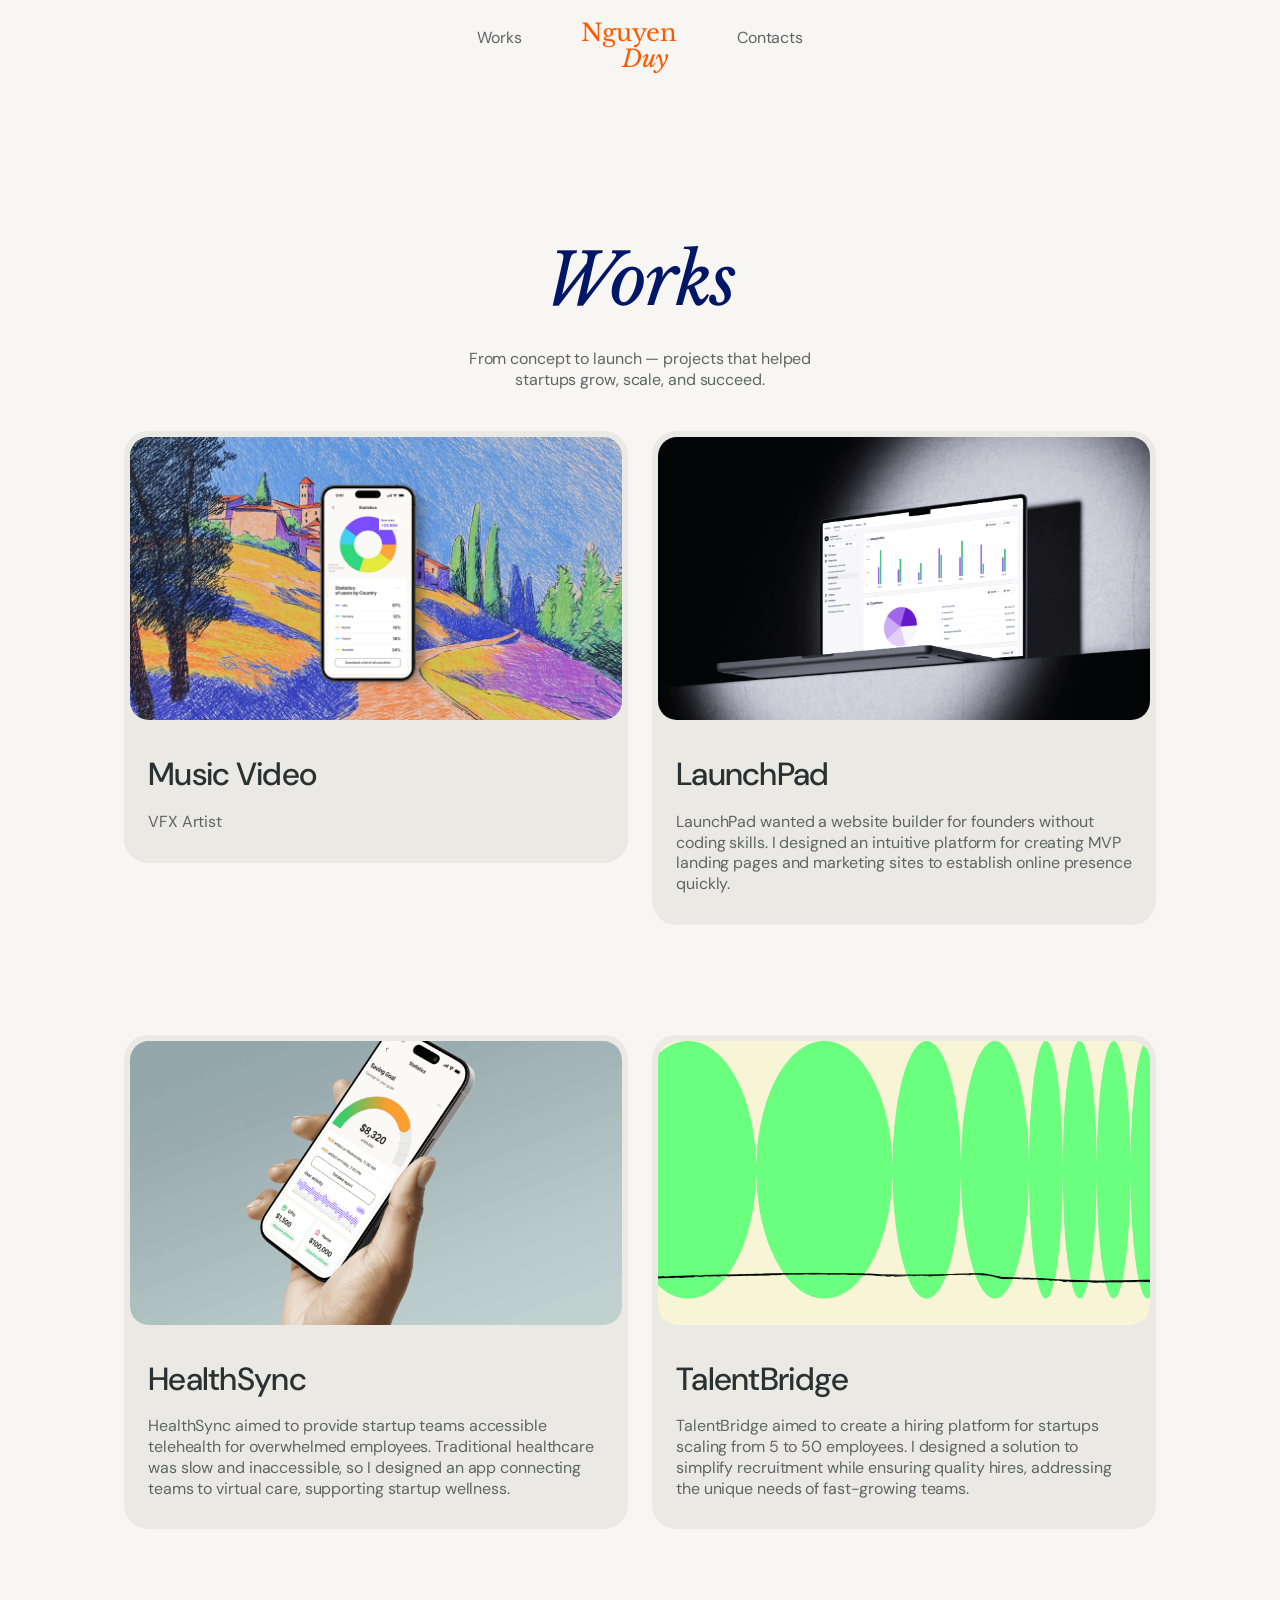
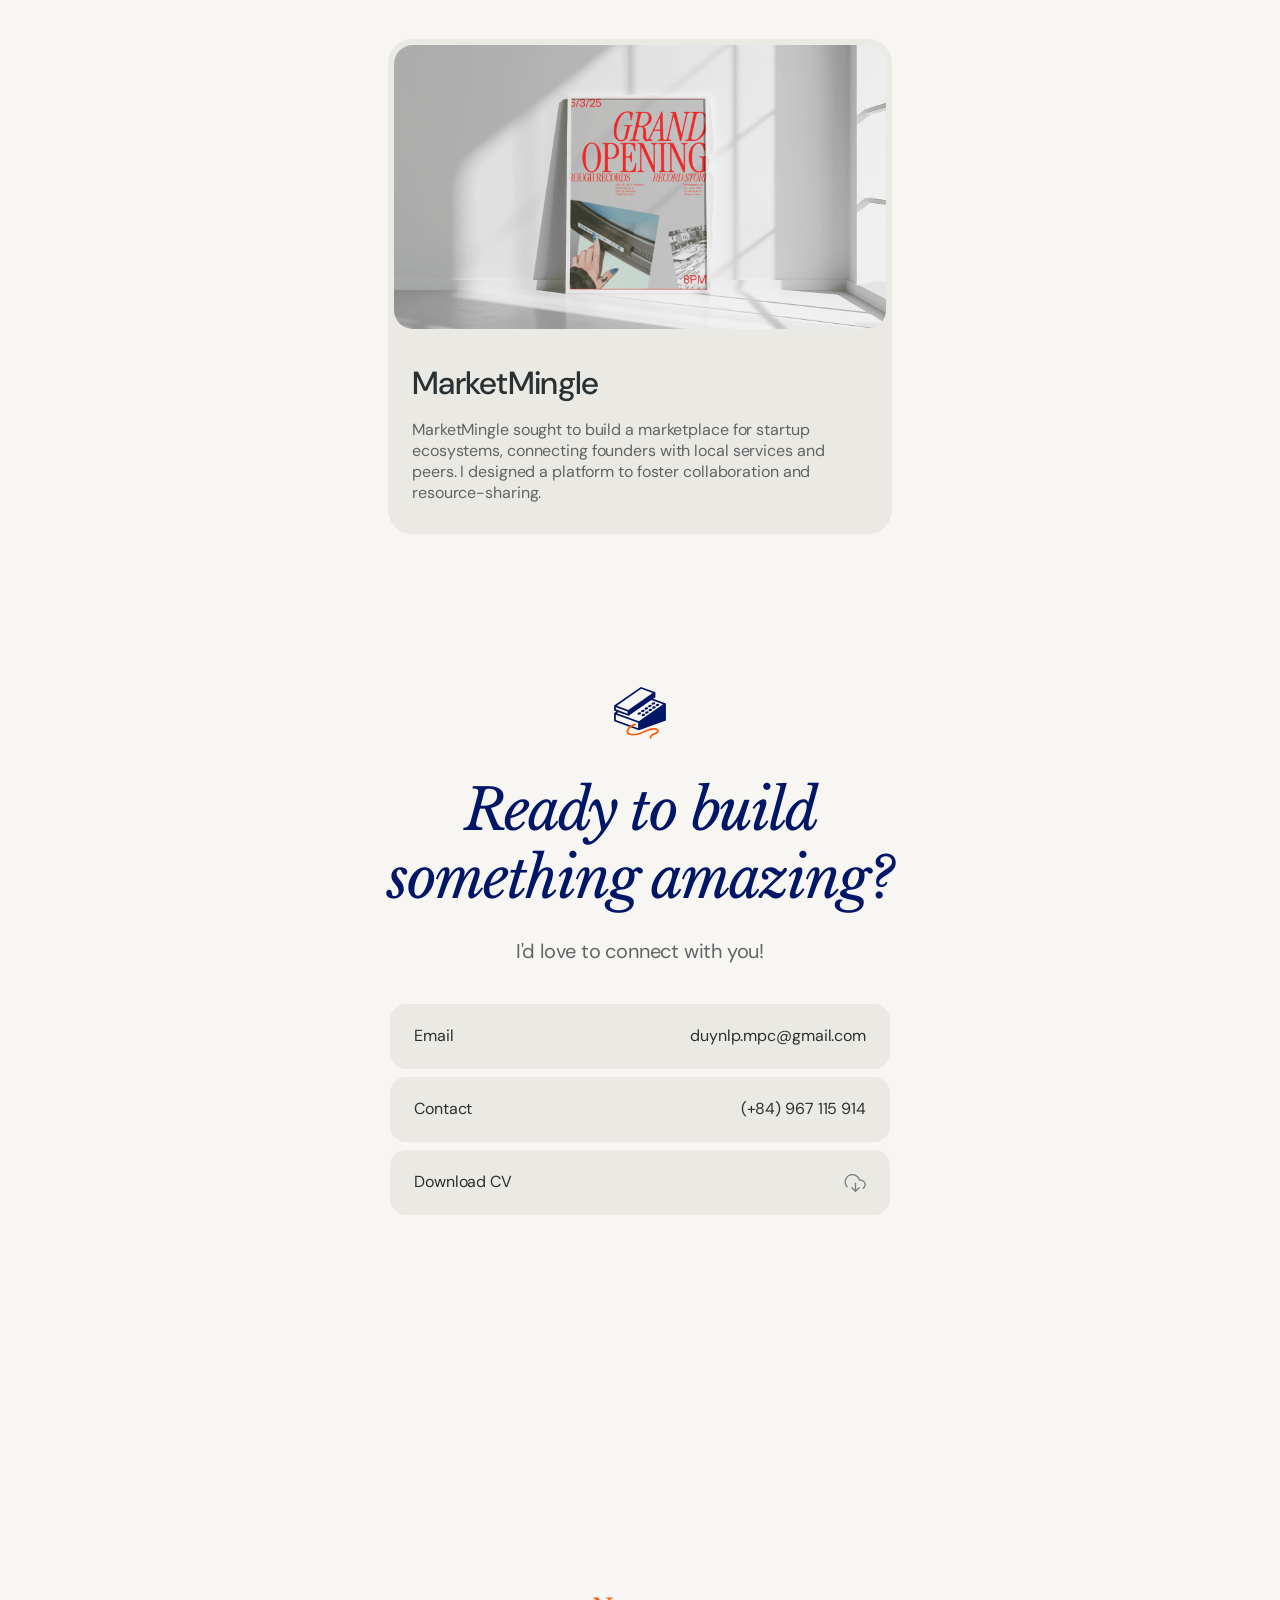
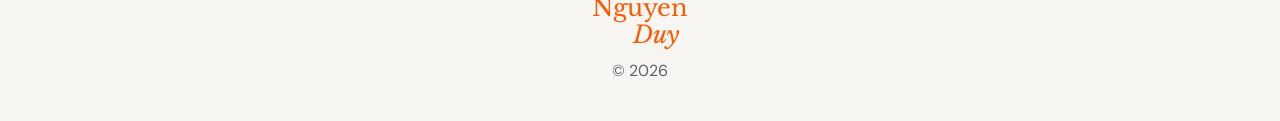
==== works/index.html @ 6b8aec65 "Static clone of nguyenduy.framer.website, deployable on GitHub Pages 7 pages (home, works, 5 case st" ====
<!doctype html>
<html lang="en">
<head>
  <meta charset="utf-8">
  <meta name="viewport" content="width=device-width, initial-scale=1">
  <title>Portfolio</title>
  <meta name="description" content="Nguyen Le Phuoc Duy — Video Editor & VFX Artist. I help creators tell their stories by cutting.">
  <link rel="icon" type="image/png" href="../assets/img/favicon.png">
  <link rel="preconnect" href="https://fonts.googleapis.com">
  <link rel="preconnect" href="https://fonts.gstatic.com" crossorigin>
  <link rel="stylesheet" href="https://fonts.googleapis.com/css2?family=DM+Sans:ital,opsz,wght@0,9..40,400;0,9..40,500;0,9..40,700;1,9..40,400&family=Libre+Baskerville:ital@0;1&display=swap">
  <link rel="stylesheet" href="../assets/css/style.css">
</head>
<body>

  <header class="nav">
    <nav class="nav-inner" aria-label="Main">
      <a class="nav-link" href="../works/">Works</a>
      <a class="logo" href="../" aria-label="Nguyen Duy — home">Nguyen<span class="logo-duy">Duy</span></a>
      <a class="nav-link" href="../#contact-section">Contacts</a>
    </nav>
  </header>

  <main>

    <section class="page-head">
      <h1 class="display display-xl">Works</h1>
      <p class="page-sub">From concept to launch — projects that helped startups grow, scale, and succeed.</p>
    </section>

    <section class="works-grid longform">
      <div class="card-grid">
        <a class="work-card reveal" href="./finflow/">
          <div class="card-media"><img src="../assets/img/case-musicvideo-hero.jpg" alt="Smartphone displaying data analytics, colorful illustration background" loading="lazy"></div>
          <div class="card-body">
            <h3>Music Video</h3>
            <p>VFX Artist</p>
          </div>
        </a>
        <a class="work-card reveal" href="./launchpad/">
          <div class="card-media"><img src="../assets/img/case-launchpad-hero.png" alt="Laptop displaying data graphs and charts. Business analytics concept." loading="lazy"></div>
          <div class="card-body">
            <h3>LaunchPad</h3>
            <p>LaunchPad wanted a website builder for founders without coding skills. I designed an intuitive platform for creating MVP landing pages and marketing sites to establish online presence quickly.</p>
          </div>
        </a>
        <a class="work-card reveal" href="./healthsync/">
          <div class="card-media"><img src="../assets/img/case-healthsync-hero.png" alt="Hand holding phone with saving goal app interface. Financial planning concept." loading="lazy"></div>
          <div class="card-body">
            <h3>HealthSync</h3>
            <p>HealthSync aimed to provide startup teams accessible telehealth for overwhelmed employees. Traditional healthcare was slow and inaccessible, so I designed an app connecting teams to virtual care, supporting startup wellness.</p>
          </div>
        </a>
        <a class="work-card reveal" href="./talentbridge/">
          <div class="card-media"><img src="../assets/img/case-talentbridge-hero.png" alt="Abstract green oval shapes with a black line on beige background" loading="lazy"></div>
          <div class="card-body">
            <h3>TalentBridge</h3>
            <p>TalentBridge aimed to create a hiring platform for startups scaling from 5 to 50 employees. I designed a solution to simplify recruitment while ensuring quality hires, addressing the unique needs of fast-growing teams.</p>
          </div>
        </a>
        <a class="work-card card-centered reveal" href="./marketmingle/">
          <div class="card-media"><img src="../assets/img/case-marketmingle-hero.png" alt="Grand opening poster leaning against a wall, modern design" loading="lazy"></div>
          <div class="card-body">
            <h3>MarketMingle</h3>
            <p>MarketMingle sought to build a marketplace for startup ecosystems, connecting founders with local services and peers. I designed a platform to foster collaboration and resource-sharing.</p>
          </div>
        </a>
      </div>
    </section>

    <!-- ================= Contact ================= -->
    <section class="contact" id="contact-section">
      <div class="section-title reveal">
        <img class="title-icon" src="../assets/img/icon-telephone.svg" alt="" width="72" height="72">
        <h2 class="display display-lg">Ready to build<br>something amazing?</h2>
      </div>
      <p class="contact-sub reveal">I'd love to connect with you!</p>
      <div class="contact-rows reveal">
        <a class="contact-row" href="mailto:duynlp.mpc@gmail.com">
          <span>Email</span>
          <span class="row-value">duynlp.mpc@gmail.com</span>
        </a>
        <a class="contact-row" href="tel:+84967115914">
          <span>Contact</span>
          <span class="row-value">(+84) 967 115 914</span>
        </a>
        <a class="contact-row" href="https://framer.link/CwLLucQ?utm_source=product-demo&amp;utm_medium=button&amp;utm_campaign=contact-section">
          <span>Download CV</span>
          <svg viewBox="0 0 24 24" aria-hidden="true" fill="none" stroke="#767d7e" stroke-width="1.39" stroke-linecap="round" stroke-linejoin="round"><path d="M 8.583 17.106 L 12.526 21.049 L 16.469 17.106"/><path d="M 12.524 12.177 L 12.524 21.048"/><path d="M 20.931 17.832 C 21.788 17.229 22.43 16.369 22.766 15.377 C 23.101 14.384 23.111 13.31 22.794 12.312 C 22.478 11.313 21.851 10.441 21.006 9.823 C 20.16 9.204 19.14 8.871 18.092 8.872 L 16.85 8.872 C 16.554 7.716 15.999 6.643 15.228 5.733 C 14.456 4.823 13.489 4.1 12.398 3.618 C 11.307 3.136 10.12 2.908 8.928 2.951 C 7.736 2.994 6.569 3.307 5.516 3.866 C 4.462 4.425 3.549 5.216 2.845 6.179 C 2.141 7.142 1.665 8.252 1.452 9.425 C 1.24 10.599 1.296 11.806 1.617 12.955 C 1.938 14.103 2.516 15.164 3.306 16.058"/></svg>
        </a>
      </div>
    </section>

  </main>

  <footer class="footer">
    <a class="logo logo-footer" href="../">Nguyen<span class="logo-duy">Duy</span></a>
    <p class="copyright">&copy; 2026</p>
  </footer>

  <script src="../assets/js/main.js"></script>
</body>
</html>
---- assets/css/style.css ----
/* ==========================================================================
   Nguyen Duy — Video Editor & VFX Artist portfolio
   Static clone of nguyenduy.framer.website
   ========================================================================== */

:root {
  --cream: #f8f6f3;
  --ink: #2a3132;
  --navy: #001666;
  --orange: #ff5900;
  --pale-blue: #cadcfc;
  --sand: #ebe9e4;
  --sand-dark: #e0deda;
  --gray: #5f6566;
  --gray-2: #767d7e;
  --serif: "Libre Baskerville", "Georgia", serif;
  --sans: "DM Sans", "Helvetica Neue", Arial, sans-serif;
}

*,
*::before,
*::after {
  box-sizing: border-box;
}

html {
  scroll-behavior: smooth;
}

body {
  margin: 0;
  background: var(--cream);
  color: var(--ink);
  font-family: var(--sans);
  font-size: 16px;
  letter-spacing: -0.1px;
  line-height: 1.3;
  -webkit-font-smoothing: antialiased;
  overflow-x: hidden;
}

img,
video {
  max-width: 100%;
  display: block;
}

a {
  color: inherit;
  text-decoration: none;
}

h1,
h2,
h3,
p,
figure,
ul {
  margin: 0;
  padding: 0;
}

:focus-visible {
  outline: 2px solid var(--orange);
  outline-offset: 3px;
  border-radius: 4px;
}

/* ---- type ---------------------------------------------------------------- */

.display {
  font-family: var(--serif);
  font-style: italic;
  font-weight: 400;
  color: var(--navy);
  letter-spacing: -2px;
  line-height: 1.2;
  text-align: center;
}

.display-xl {
  font-size: clamp(44px, 5.55vw, 80px);
}

.display-lg {
  font-size: clamp(34px, 4.45vw, 64px);
}

/* ---- nav ----------------------------------------------------------------- */

.nav {
  padding: 8px 16px 0;
}

.nav-inner {
  display: flex;
  align-items: flex-start;
  justify-content: center;
  gap: 60px;
}

.nav-link {
  color: var(--gray);
  padding: 20px 0;
  transition: color 0.25s ease;
}

.nav-link:hover {
  color: var(--ink);
}

.logo {
  font-family: var(--serif);
  font-size: 24px;
  line-height: 1.1;
  color: var(--orange);
  text-align: center;
  padding-top: 12px;
}

.logo .logo-duy {
  display: block;
  font-style: italic;
  transform: translateX(16px);
}

.logo-footer {
  display: inline-block;
  padding-top: 0;
}

/* ---- buttons ------------------------------------------------------------- */

.btn {
  display: inline-flex;
  align-items: center;
  gap: 8px;
  background: var(--orange);
  color: var(--cream);
  font-weight: 500;
  line-height: 1.5;
  padding: 12px 26px;
  border-radius: 99px;
  transition: transform 0.3s cubic-bezier(0.3, 1.4, 0.5, 1), background 0.3s ease;
}

.btn:hover {
  transform: scale(1.05);
  background: #ed5200;
}

.btn svg {
  width: 14px;
  height: 14px;
}

/* ---- section titles (icon + heading) ------------------------------------- */

.section-title {
  display: flex;
  flex-direction: column;
  align-items: center;
  gap: 20px;
  text-align: center;
}

.section-title .title-icon {
  width: 72px;
  height: 72px;
}

.hero-icon,
.title-icon {
  height: auto;
}

/* ==========================================================================
   Hero
   ========================================================================== */

.hero {
  position: relative;
  min-height: 737px;
  display: flex;
  align-items: flex-start;
  justify-content: center;
  padding: 145px 16px 60px;
}

.hero-center {
  display: flex;
  flex-direction: column;
  align-items: center;
  text-align: center;
  position: relative;
  z-index: 2;
}

.arc-text {
  width: min(560px, 86vw);
  margin-bottom: 16px;
  color: var(--ink);
}

.arc-text text {
  font-family: var(--sans);
  fill: var(--ink);
}

.hero-sub {
  margin-top: 26px;
  font-size: 18px;
  color: var(--gray);
}

.hero .btn {
  margin-top: 34px;
}

.hero-icon {
  position: absolute;
  z-index: 1;
  filter: drop-shadow(0 18px 30px rgba(42, 49, 50, 0.18));
}

.icon-pr {
  width: clamp(90px, 19.7vw, 284px);
  left: 10.4%;
  top: 15px;
  transform: rotate(-16deg);
}

.icon-ae {
  width: clamp(80px, 17.2vw, 248px);
  right: 12.2%;
  top: 34px;
  transform: rotate(14deg);
}

.icon-cc {
  width: clamp(60px, 12.8vw, 185px);
  left: 24.2%;
  top: 493px;
  transform: rotate(-21deg);
}

.icon-ps {
  width: clamp(55px, 9.5vw, 137px);
  right: 26.6%;
  top: 503px;
  transform: rotate(14deg);
}

/* gentle idle float */
@keyframes float {
  0%,
  100% {
    translate: 0 0;
  }
  50% {
    translate: 0 -14px;
  }
}

.hero-icon {
  animation: float 7s ease-in-out infinite;
}

.icon-ae {
  animation-delay: -2s;
}

.icon-cc {
  animation-delay: -3.5s;
}

.icon-ps {
  animation-delay: -5s;
}

/* ==========================================================================
   Short-form marquee
   ========================================================================== */

.shortform {
  padding: 8px 0 0;
}

.shortform .section-title {
  margin-bottom: 32px;
}

.marquee {
  overflow: hidden;
  padding: 6px 0;
}

.marquee-track {
  display: flex;
  width: max-content;
  animation: marquee 45s linear infinite;
}

@keyframes marquee {
  from {
    transform: translateX(0);
  }
  to {
    transform: translateX(-50%);
  }
}

.marquee-group {
  display: flex;
  gap: 12px;
  padding-right: 12px;
}

.marquee img,
.marquee video {
  height: clamp(280px, 25.2vw, 363px);
  width: auto;
  border-radius: 8px;
  object-fit: cover;
  flex: none;
}

/* ==========================================================================
   Long-form cards (shared with Works page)
   ========================================================================== */

.longform {
  padding: 165px 16px 0;
}

.longform .section-title {
  margin-bottom: 28px;
}

.card-grid {
  max-width: 1032px;
  margin: 0 auto;
  display: grid;
  grid-template-columns: repeat(2, 1fr);
  gap: 24px;
  align-items: start;
}

.work-card {
  background: var(--sand);
  border-radius: 24px;
  padding: 6px;
  display: block;
}

.work-card .card-media {
  border-radius: 19px;
  overflow: hidden;
  aspect-ratio: 1.735;
}

.work-card .card-media img {
  width: 100%;
  height: 100%;
  object-fit: cover;
  transition: transform 0.6s cubic-bezier(0.2, 0.8, 0.2, 1);
}

.work-card:hover .card-media img {
  transform: scale(1.045);
}

.work-card .card-body {
  padding: 34px 18px 24px;
}

.work-card h3 {
  font-family: var(--sans);
  font-size: clamp(26px, 2.5vw, 36px);
  font-weight: 500;
  letter-spacing: -0.72px;
  line-height: 1.3;
  color: var(--ink);
}

.work-card p {
  margin-top: 16px;
  color: var(--gray);
}

.work-card.card-centered {
  grid-column: 1 / -1;
  width: calc(50% - 12px);
  margin: 0 auto;
}

/* ==========================================================================
   Skills — pill cloud
   ========================================================================== */

.skills {
  position: relative;
  padding: 480px 16px 310px;
}

.skills .grid-floor {
  position: absolute;
  left: 50%;
  bottom: -40px;
  transform: translateX(-50%);
  width: min(1440px, 140vw);
  pointer-events: none;
}

.skills .section-title {
  position: relative;
  z-index: 1;
}

.pill-cloud {
  position: absolute;
  inset: 0;
  list-style: none;
  z-index: 2;
  pointer-events: none;
}

.pill {
  position: absolute;
  display: inline-block;
  background: var(--pale-blue);
  color: var(--navy);
  font-weight: 500;
  padding: 11px 22px;
  border-radius: 99px;
  white-space: nowrap;
  animation: float 6s ease-in-out infinite;
}

/* scattered placement, % of section box (from the original's coordinates) */
.pill-1  { left: 47.8%; top: 30%;   rotate: -8deg;  animation-delay: -1s; }   /* Music Video */
.pill-2  { left: 67%;   top: 36%;   rotate: -6deg;  animation-delay: -4s; }   /* VFX */
.pill-3  { left: 79.6%; top: 53.4%; rotate: -5deg;  animation-delay: -2.5s; } /* Motion Graphics */
.pill-4  { left: 21.9%; top: 54.4%; rotate: 7deg;   animation-delay: -5.5s; } /* Sound Design */
.pill-5  { left: 24.2%; top: 74.7%; rotate: -6deg;  animation-delay: -3s; }   /* AMV/Montage */
.pill-6  { left: 79.4%; top: 72.1%; rotate: -7deg;  animation-delay: -0.5s; } /* Short-form */
.pill-7  { left: 66.5%; top: 84%;   rotate: -8deg;  animation-delay: -2s; }   /* Long-form */
.pill-8  { left: 42.6%; top: 86%;   rotate: -4deg;  animation-delay: -4.5s; } /* Video Editing */

/* ==========================================================================
   Behind the canvas — dark panel
   ========================================================================== */

.canvas-wrap {
  padding: 60px 16px;
}

.canvas-panel {
  position: relative;
  max-width: 1288px;
  margin: 0 auto;
  background: var(--ink);
  border-radius: 32px;
  padding: 90px 24px 0;
  min-height: 806px;
  overflow: hidden;
  display: flex;
  flex-direction: column;
  align-items: center;
  text-align: center;
}

.canvas-panel .grid-floor {
  position: absolute;
  left: 50%;
  bottom: -30px;
  transform: translateX(-50%);
  width: min(1450px, 160vw);
  opacity: 0.55;
  pointer-events: none;
}

.canvas-panel h2 {
  color: var(--pale-blue);
}

.canvas-panel .canvas-copy {
  margin-top: 24px;
  max-width: 500px;
  color: var(--sand);
}

.canvas-panel .btn {
  margin-top: 30px;
}

.tilt-row {
  position: relative;
  z-index: 1;
  display: flex;
  justify-content: center;
  align-items: flex-start;
  gap: clamp(32px, 7vw, 102px);
  margin-top: 36px;
  padding-bottom: 96px;
}

.tilt {
  position: relative;
  width: clamp(110px, 12.1vw, 174px);
  transition: transform 0.45s cubic-bezier(0.3, 1.3, 0.4, 1);
}

.tilt img {
  border-radius: 16px;
  width: 100%;
  aspect-ratio: 3 / 4;
  object-fit: cover;
}

.tilt-1 {
  transform: rotate(-8deg);
}

.tilt-2 {
  transform: rotate(2.5deg) translateY(6px);
}

.tilt-3 {
  transform: rotate(6deg);
}

.tilt:hover {
  transform: rotate(0deg) scale(1.06);
  z-index: 3;
}

.tilt figcaption {
  position: absolute;
  left: 50%;
  top: -46px;
  transform: translate(-50%, 8px);
  background: rgba(118, 125, 126, 0.92);
  color: var(--cream);
  padding: 7px 15px;
  border-radius: 99px;
  white-space: nowrap;
  opacity: 0;
  transition: opacity 0.3s ease, transform 0.3s ease;
  pointer-events: none;
}

.tilt figcaption::after {
  content: "";
  position: absolute;
  left: 50%;
  bottom: -3px;
  width: 9px;
  height: 9px;
  background: rgba(118, 125, 126, 0.92);
  transform: translateX(-50%) rotate(45deg);
}

.tilt:hover figcaption {
  opacity: 1;
  transform: translate(-50%, 0);
}

/* ==========================================================================
   Contact
   ========================================================================== */

.contact {
  padding: 110px 16px 60px;
}

.contact-sub {
  margin-top: 26px;
  text-align: center;
  font-size: 20px;
  letter-spacing: -0.2px;
  color: var(--gray);
}

.contact-rows {
  margin: 40px auto 0;
  max-width: 500px;
  display: flex;
  flex-direction: column;
  gap: 8px;
}

.contact-row {
  display: flex;
  align-items: center;
  justify-content: space-between;
  gap: 16px;
  background: var(--sand);
  border-radius: 16px;
  min-height: 65px;
  padding: 10px 24px;
  transition: background 0.25s ease;
}

.contact-row:hover {
  background: var(--sand-dark);
}

.contact-row .row-value {
  text-align: right;
}

.contact-row svg {
  width: 22px;
  height: 22px;
  flex: none;
}

/* ==========================================================================
   Footer
   ========================================================================== */

.footer {
  padding: 320px 16px 40px;
  text-align: center;
}

.footer .copyright {
  margin-top: 12px;
  color: var(--gray);
}

/* ==========================================================================
   Works index page
   ========================================================================== */

.page-head {
  padding: 165px 16px 0;
}

.page-head .page-sub {
  margin-top: 26px;
  text-align: center;
  color: var(--gray);
  max-width: 400px;
  margin-inline: auto;
}

.works-grid {
  padding: 40px 16px 40px;
}

.works-grid .card-grid {
  row-gap: 110px;
}

/* ==========================================================================
   Case study pages
   ========================================================================== */

.case-head {
  padding: 165px 16px 0;
  display: flex;
  flex-direction: column;
  align-items: center;
  text-align: center;
}

.case-head h1 {
  color: var(--ink);
}

.case-head .case-sub {
  margin-top: 26px;
  color: var(--gray);
  max-width: 640px;
}

.case-tag {
  display: inline-block;
  margin-top: 26px;
  background: var(--ink);
  color: var(--cream);
  font-weight: 500;
  line-height: 1.5;
  padding: 8px 16px;
  border-radius: 99px;
}

.case-hero {
  padding: 85px 16px 0;
}

.case-hero img {
  display: block;
  max-width: 1288px;
  width: 100%;
  margin: 0 auto;
  border-radius: 16px;
  aspect-ratio: 1288 / 737;
  object-fit: cover;
}

.case-body {
  max-width: 872px;
  margin: 0 auto;
  padding: 100px 16px 0;
}

.case-body h2 {
  font-family: var(--sans);
  font-size: clamp(28px, 2.5vw, 36px);
  font-weight: 500;
  letter-spacing: -0.72px;
  line-height: 1.3;
  color: var(--ink);
  margin-bottom: 16px;
}

.case-body .case-solution-title {
  margin-top: 90px;
}

.case-meta p {
  margin: 0;
}

.case-intro {
  margin: 16px 0 40px;
}

.case-body figure + figure {
  margin-top: 24px;
}

.case-body figure img {
  width: 100%;
  border-radius: 16px;
}

.case-nav {
  max-width: 1232px;
  margin: 110px auto 0;
  padding: 40px 16px 0;
  border-top: 1px solid var(--sand-dark);
  display: flex;
  justify-content: space-between;
  gap: 24px;
}

.case-nav a {
  font-size: clamp(22px, 2.5vw, 36px);
  font-weight: 500;
  letter-spacing: -0.72px;
  color: var(--gray);
  transition: color 0.25s ease;
}

.case-nav a:hover {
  color: var(--ink);
}

.case-nav .case-next {
  margin-left: auto;
}

/* ==========================================================================
   Reveal-on-scroll
   ========================================================================== */

.reveal {
  opacity: 0;
  transform: translateY(26px);
  transition: opacity 0.9s cubic-bezier(0.2, 0.7, 0.3, 1), transform 0.9s cubic-bezier(0.2, 0.7, 0.3, 1);
}

.reveal.in {
  opacity: 1;
  transform: none;
}

/* hero entrance */
.hero .arc-text,
.hero h1,
.hero .hero-sub,
.hero .btn,
.hero-icon {
  opacity: 0;
}

body.loaded .hero .arc-text,
body.loaded .hero h1,
body.loaded .hero .hero-sub,
body.loaded .hero .btn {
  animation: rise 1s cubic-bezier(0.2, 0.7, 0.3, 1) forwards;
}

body.loaded .hero h1 {
  animation-delay: 0.1s;
}

body.loaded .hero .hero-sub {
  animation-delay: 0.25s;
}

body.loaded .hero .btn {
  animation-delay: 0.4s;
}

body.loaded .hero-icon {
  opacity: 0;
  animation: pop 0.9s cubic-bezier(0.3, 1.4, 0.4, 1) forwards, float 7s ease-in-out 0.9s infinite;
}

body.loaded .icon-ae {
  animation-delay: 0.15s, 1.05s;
}

body.loaded .icon-cc {
  animation-delay: 0.3s, 1.2s;
}

body.loaded .icon-ps {
  animation-delay: 0.45s, 1.35s;
}

@keyframes rise {
  from {
    opacity: 0;
    transform: translateY(30px);
  }
  to {
    opacity: 1;
    transform: none;
  }
}

@keyframes pop {
  from {
    opacity: 0;
    scale: 0.4;
  }
  to {
    opacity: 1;
    scale: 1;
  }
}

/* no-js and reduced motion: everything visible, nothing moves */
@media (prefers-reduced-motion: reduce) {
  html {
    scroll-behavior: auto;
  }

  .hero .arc-text,
  .hero h1,
  .hero .hero-sub,
  .hero .btn,
  .hero-icon,
  .reveal {
    opacity: 1 !important;
    transform: none !important;
    animation: none !important;
    transition: none !important;
  }

  .marquee-track {
    animation: none;
  }
}

body:not(.js) .hero .arc-text,
body:not(.js) .hero h1,
body:not(.js) .hero .hero-sub,
body:not(.js) .hero .btn,
body:not(.js) .hero-icon,
body:not(.js) .reveal {
  opacity: 1;
  transform: none;
}

/* ==========================================================================
   Responsive
   ========================================================================== */

@media (max-width: 880px) {
  .card-grid {
    grid-template-columns: 1fr;
    max-width: 480px;
  }

  .work-card.card-centered {
    width: 100%;
  }

  .work-card p {
    display: -webkit-box;
    -webkit-line-clamp: 4;
    -webkit-box-orient: vertical;
    overflow: hidden;
  }

  .hero {
    min-height: 550px;
    padding-top: 110px;
  }

  .icon-pr {
    left: -5%;
    top: 130px;
  }

  .icon-ae {
    right: -5%;
    top: 140px;
  }

  .icon-cc {
    left: 2%;
    top: 445px;
  }

  .icon-ps {
    right: 2%;
    top: 425px;
  }

  .skills {
    padding: 90px 16px 40px;
  }

  .marquee img,
  .marquee video {
    height: min(118vw, 460px);
  }

  .work-card .card-media {
    aspect-ratio: 1.15;
  }

  .shortform {
    padding-top: 40px;
  }

  .longform {
    padding-top: 90px;
  }

  .footer {
    padding-top: 140px;
  }

  .pill-cloud {
    position: static;
    display: flex;
    flex-direction: column;
    align-items: center;
    gap: 26px;
    margin-top: 56px;
  }

  .pill {
    position: static;
    animation: none;
  }

  .pill-1 { rotate: -8deg; }
  .pill-2 { rotate: 6deg; }
  .pill-3 { rotate: -6deg; }
  .pill-4 { rotate: 5deg; }
  .pill-5 { rotate: -5deg; }
  .pill-6 { rotate: 6deg; }
  .pill-7 { rotate: -7deg; }
  .pill-8 { rotate: 4deg; }

  .canvas-panel {
    min-height: 0;
    padding-top: 64px;
  }

  .tilt-row {
    margin-top: 48px;
    padding-bottom: 64px;
    gap: 16px;
  }

  .tilt {
    width: clamp(96px, 27vw, 160px);
  }

  .footer {
    padding-top: 140px;
  }

  .case-nav {
    margin-top: 70px;
  }
}

@media (max-width: 560px) {
  .nav-inner {
    gap: 32px;
  }

  .contact-row {
    min-height: 56px;
    padding: 8px 18px;
  }

  .display-xl {
    font-size: clamp(38px, 11vw, 44px);
    letter-spacing: -1.2px;
  }

  .display-lg {
    font-size: clamp(30px, 8.7vw, 34px);
    letter-spacing: -1px;
  }
}
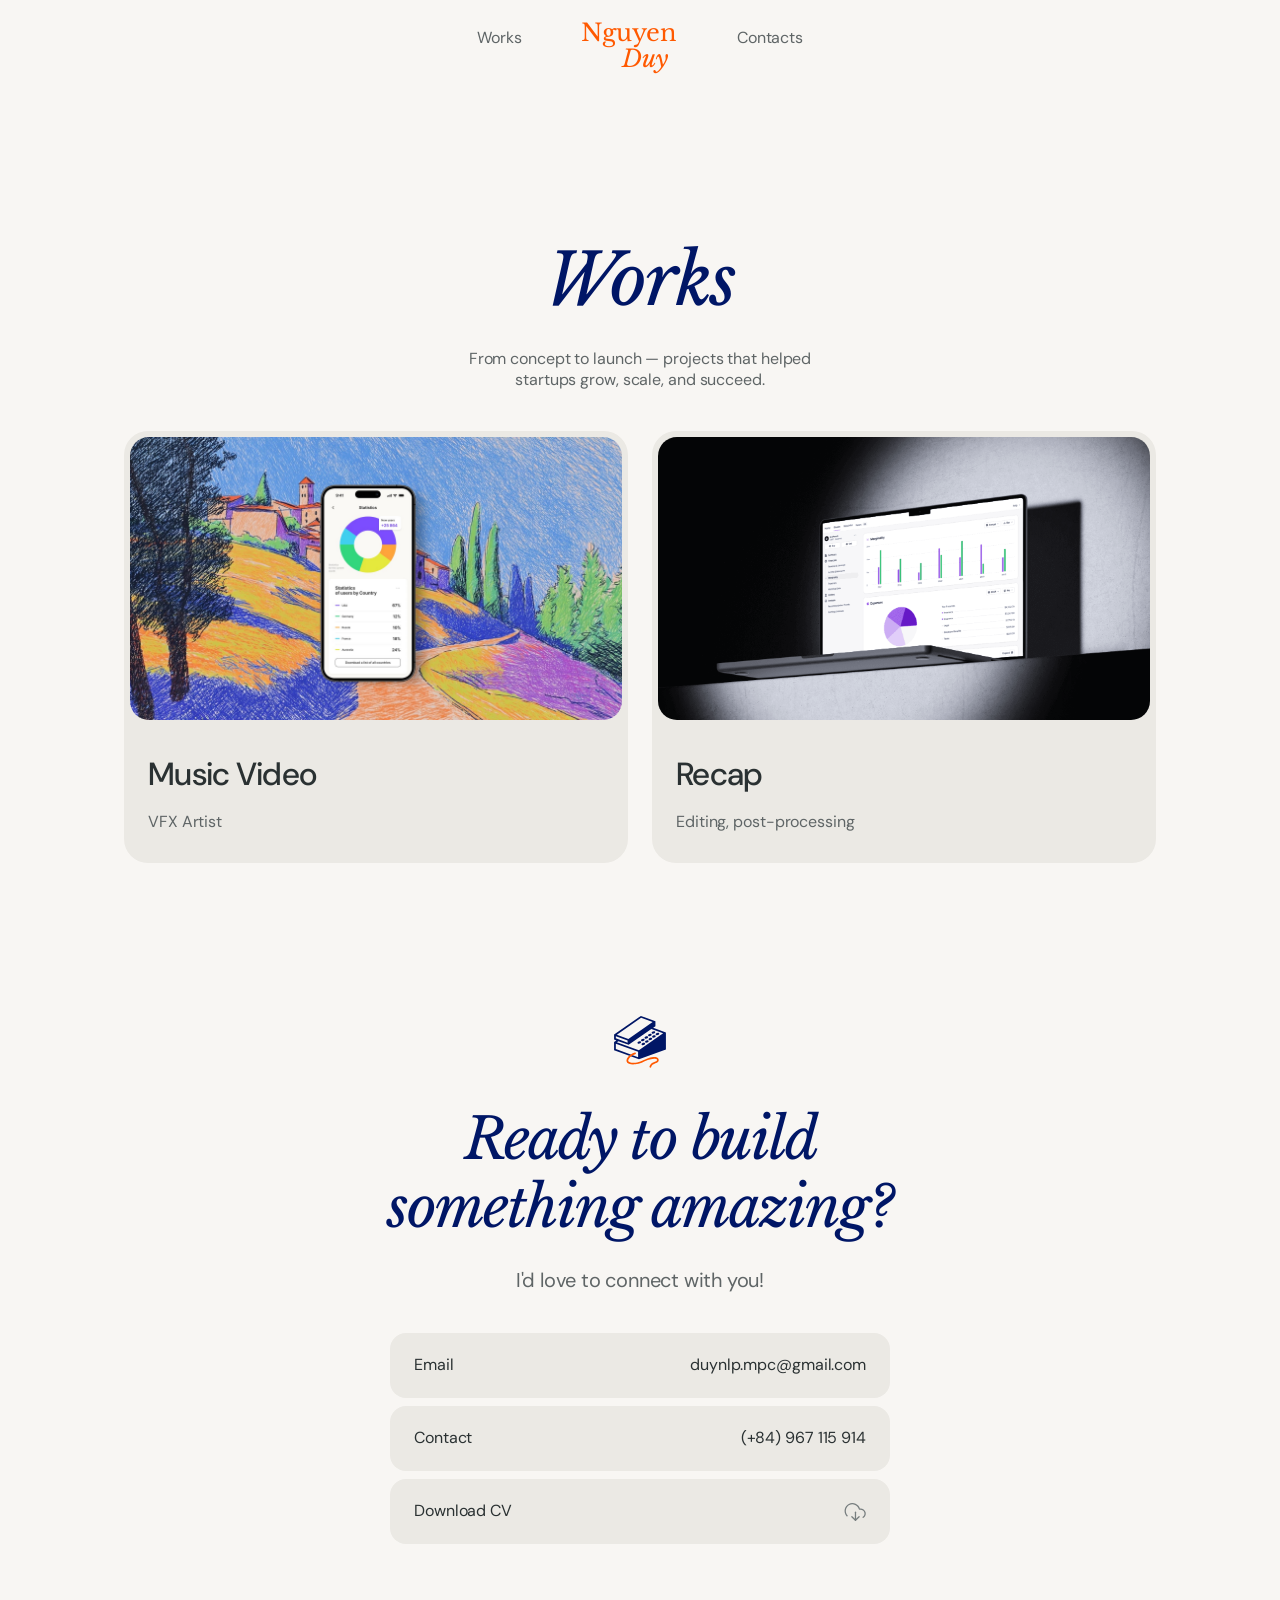
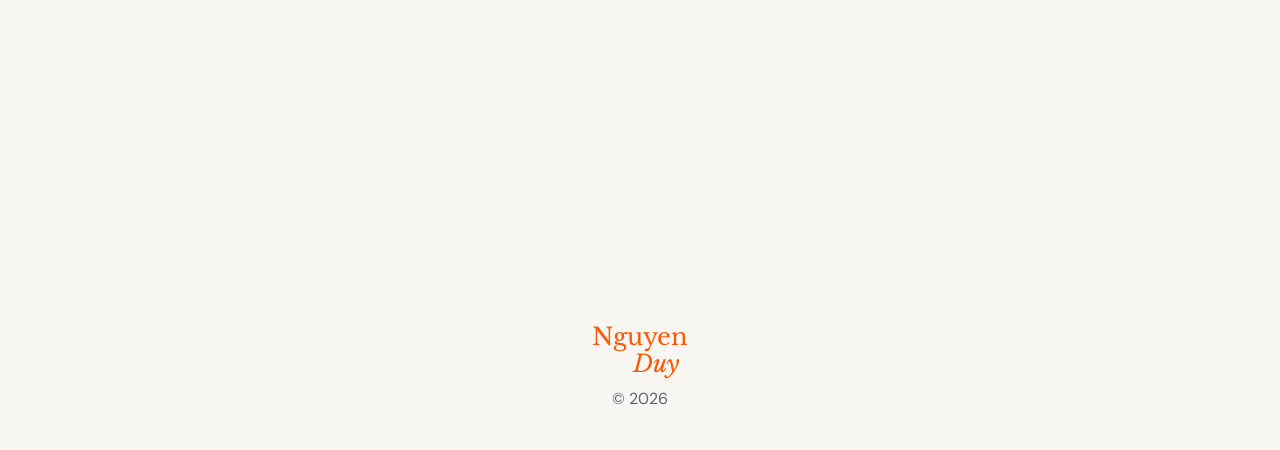
==== commit a4bf5938: "Works: two real project cards; Instagram link - Works page and home Long-form now show 2 cards linki" ====
--- a/works/index.html
+++ b/works/index.html
@@ -30,39 +30,18 @@
 
     <section class="works-grid longform">
       <div class="card-grid">
-        <a class="work-card reveal" href="./finflow/">
+        <a class="work-card reveal" href="https://youtu.be/VajkRdNxu5w?si=tv6XZrsNG-hBMuq6" target="_blank" rel="noopener">
           <div class="card-media"><img src="../assets/img/case-musicvideo-hero.jpg" alt="Smartphone displaying data analytics, colorful illustration background" loading="lazy"></div>
           <div class="card-body">
-            <h3>Music Video</h3>
+            <h2>Music Video</h2>
             <p>VFX Artist</p>
           </div>
         </a>
-        <a class="work-card reveal" href="./launchpad/">
+        <a class="work-card reveal" href="https://www.facebook.com/share/v/1ETrkg5BkK/" target="_blank" rel="noopener">
           <div class="card-media"><img src="../assets/img/case-launchpad-hero.png" alt="Laptop displaying data graphs and charts. Business analytics concept." loading="lazy"></div>
           <div class="card-body">
-            <h3>LaunchPad</h3>
-            <p>LaunchPad wanted a website builder for founders without coding skills. I designed an intuitive platform for creating MVP landing pages and marketing sites to establish online presence quickly.</p>
-          </div>
-        </a>
-        <a class="work-card reveal" href="./healthsync/">
-          <div class="card-media"><img src="../assets/img/case-healthsync-hero.png" alt="Hand holding phone with saving goal app interface. Financial planning concept." loading="lazy"></div>
-          <div class="card-body">
-            <h3>HealthSync</h3>
-            <p>HealthSync aimed to provide startup teams accessible telehealth for overwhelmed employees. Traditional healthcare was slow and inaccessible, so I designed an app connecting teams to virtual care, supporting startup wellness.</p>
-          </div>
-        </a>
-        <a class="work-card reveal" href="./talentbridge/">
-          <div class="card-media"><img src="../assets/img/case-talentbridge-hero.png" alt="Abstract green oval shapes with a black line on beige background" loading="lazy"></div>
-          <div class="card-body">
-            <h3>TalentBridge</h3>
-            <p>TalentBridge aimed to create a hiring platform for startups scaling from 5 to 50 employees. I designed a solution to simplify recruitment while ensuring quality hires, addressing the unique needs of fast-growing teams.</p>
-          </div>
-        </a>
-        <a class="work-card card-centered reveal" href="./marketmingle/">
-          <div class="card-media"><img src="../assets/img/case-marketmingle-hero.png" alt="Grand opening poster leaning against a wall, modern design" loading="lazy"></div>
-          <div class="card-body">
-            <h3>MarketMingle</h3>
-            <p>MarketMingle sought to build a marketplace for startup ecosystems, connecting founders with local services and peers. I designed a platform to foster collaboration and resource-sharing.</p>
+            <h2>Recap</h2>
+            <p>Editing, post-processing</p>
           </div>
         </a>
       </div>
@@ -84,7 +63,7 @@
           <span>Contact</span>
           <span class="row-value">(+84) 967 115 914</span>
         </a>
-        <a class="contact-row" href="https://framer.link/CwLLucQ?utm_source=product-demo&amp;utm_medium=button&amp;utm_campaign=contact-section">
+        <a class="contact-row" href="../Resume___Duy.pdf" download>
           <span>Download CV</span>
           <svg viewBox="0 0 24 24" aria-hidden="true" fill="none" stroke="#767d7e" stroke-width="1.39" stroke-linecap="round" stroke-linejoin="round"><path d="M 8.583 17.106 L 12.526 21.049 L 16.469 17.106"/><path d="M 12.524 12.177 L 12.524 21.048"/><path d="M 20.931 17.832 C 21.788 17.229 22.43 16.369 22.766 15.377 C 23.101 14.384 23.111 13.31 22.794 12.312 C 22.478 11.313 21.851 10.441 21.006 9.823 C 20.16 9.204 19.14 8.871 18.092 8.872 L 16.85 8.872 C 16.554 7.716 15.999 6.643 15.228 5.733 C 14.456 4.823 13.489 4.1 12.398 3.618 C 11.307 3.136 10.12 2.908 8.928 2.951 C 7.736 2.994 6.569 3.307 5.516 3.866 C 4.462 4.425 3.549 5.216 2.845 6.179 C 2.141 7.142 1.665 8.252 1.452 9.425 C 1.24 10.599 1.296 11.806 1.617 12.955 C 1.938 14.103 2.516 15.164 3.306 16.058"/></svg>
         </a>
--- a/assets/css/style.css
+++ b/assets/css/style.css
@@ -1,6 +1,6 @@
 /* ==========================================================================
    Nguyen Duy — Video Editor & VFX Artist portfolio
-   Static clone of nguyenduy.framer.website
+   Static clone of nguyenduy.framer.website — mobile-first
    ========================================================================== */
 
 :root {
@@ -25,6 +25,8 @@
 
 html {
   scroll-behavior: smooth;
+  overflow-x: hidden;
+  overflow-x: clip;
 }
 
 body {
@@ -37,6 +39,7 @@
   line-height: 1.3;
   -webkit-font-smoothing: antialiased;
   overflow-x: hidden;
+  overflow-x: clip;
 }
 
 img,
@@ -61,7 +64,7 @@
 }
 
 :focus-visible {
-  outline: 2px solid var(--orange);
+  outline: 2px solid var(--navy);
   outline-offset: 3px;
   border-radius: 4px;
 }
@@ -73,17 +76,17 @@
   font-style: italic;
   font-weight: 400;
   color: var(--navy);
-  letter-spacing: -2px;
+  letter-spacing: -1.2px;
   line-height: 1.2;
   text-align: center;
 }
 
 .display-xl {
-  font-size: clamp(44px, 5.55vw, 80px);
+  font-size: clamp(38px, 11vw, 44px);
 }
 
 .display-lg {
-  font-size: clamp(34px, 4.45vw, 64px);
+  font-size: clamp(30px, 8.7vw, 34px);
 }
 
 /* ---- nav ----------------------------------------------------------------- */
@@ -96,7 +99,7 @@
   display: flex;
   align-items: flex-start;
   justify-content: center;
-  gap: 60px;
+  gap: 32px;
 }
 
 .nav-link {
@@ -154,6 +157,17 @@
   height: 14px;
 }
 
+.btn-sm {
+  padding: 8px 16px;
+  font-size: 14px;
+  gap: 6px;
+}
+
+.btn-sm svg {
+  width: 12px;
+  height: 12px;
+}
+
 /* ---- section titles (icon + heading) ------------------------------------- */
 
 .section-title {
@@ -180,11 +194,12 @@
 
 .hero {
   position: relative;
-  min-height: 737px;
+  min-height: 550px;
   display: flex;
   align-items: flex-start;
   justify-content: center;
-  padding: 145px 16px 60px;
+  padding: 110px 16px 60px;
+  overflow-x: clip;
 }
 
 .hero-center {
@@ -225,29 +240,29 @@
 
 .icon-pr {
   width: clamp(90px, 19.7vw, 284px);
-  left: 10.4%;
-  top: 15px;
+  left: -5%;
+  top: 130px;
   transform: rotate(-16deg);
 }
 
 .icon-ae {
   width: clamp(80px, 17.2vw, 248px);
-  right: 12.2%;
-  top: 34px;
+  right: -5%;
+  top: 140px;
   transform: rotate(14deg);
 }
 
 .icon-cc {
   width: clamp(60px, 12.8vw, 185px);
-  left: 24.2%;
-  top: 493px;
+  left: 2%;
+  top: 445px;
   transform: rotate(-21deg);
 }
 
 .icon-ps {
   width: clamp(55px, 9.5vw, 137px);
-  right: 26.6%;
-  top: 503px;
+  right: 2%;
+  top: 425px;
   transform: rotate(14deg);
 }
 
@@ -283,7 +298,7 @@
    ========================================================================== */
 
 .shortform {
-  padding: 8px 0 0;
+  padding: 40px 0 0;
 }
 
 .shortform .section-title {
@@ -299,6 +314,13 @@
   display: flex;
   width: max-content;
   animation: marquee 45s linear infinite;
+  transition: translate 0.4s cubic-bezier(0.25, 0.8, 0.3, 1);
+}
+
+/* hovering (or keyboard focus inside) a thumbnail stops the reel */
+.marquee:hover .marquee-track,
+.marquee:focus-within .marquee-track {
+  animation-play-state: paused;
 }
 
 @keyframes marquee {
@@ -316,21 +338,65 @@
   padding-right: 12px;
 }
 
+.m-item {
+  position: relative;
+  flex: none;
+  border-radius: 8px;
+  overflow: hidden;
+}
+
 .marquee img,
 .marquee video {
-  height: clamp(280px, 25.2vw, 363px);
+  height: min(118vw, 460px);
   width: auto;
   border-radius: 8px;
   object-fit: cover;
   flex: none;
 }
 
+.m-overlay {
+  position: absolute;
+  inset: 0;
+  display: flex;
+  flex-direction: column;
+  justify-content: flex-end;
+  gap: 6px;
+  padding: 18px;
+  background: linear-gradient(to top, rgba(42, 49, 50, 0.88), rgba(42, 49, 50, 0.42) 55%, rgba(42, 49, 50, 0));
+  color: var(--cream);
+  opacity: 0;
+  transition: opacity 0.3s ease;
+}
+
+.m-item:hover .m-overlay,
+.m-item:focus-within .m-overlay {
+  opacity: 1;
+}
+
+.m-overlay h3 {
+  font-size: 18px;
+  font-weight: 500;
+  letter-spacing: -0.2px;
+  line-height: 1.25;
+}
+
+.m-overlay p {
+  font-size: 13px;
+  line-height: 1.35;
+  color: var(--sand);
+}
+
+.m-overlay .btn {
+  align-self: flex-start;
+  margin-top: 6px;
+}
+
 /* ==========================================================================
    Long-form cards (shared with Works page)
    ========================================================================== */
 
 .longform {
-  padding: 165px 16px 0;
+  padding: 90px 16px 60px;
 }
 
 .longform .section-title {
@@ -338,10 +404,10 @@
 }
 
 .card-grid {
-  max-width: 1032px;
+  max-width: 480px;
   margin: 0 auto;
   display: grid;
-  grid-template-columns: repeat(2, 1fr);
+  grid-template-columns: 1fr;
   gap: 24px;
   align-items: start;
 }
@@ -356,7 +422,7 @@
 .work-card .card-media {
   border-radius: 19px;
   overflow: hidden;
-  aspect-ratio: 1.735;
+  aspect-ratio: 1.15;
 }
 
 .work-card .card-media img {
@@ -374,6 +440,7 @@
   padding: 34px 18px 24px;
 }
 
+.work-card h2,
 .work-card h3 {
   font-family: var(--sans);
   font-size: clamp(26px, 2.5vw, 36px);
@@ -386,21 +453,26 @@
 .work-card p {
   margin-top: 16px;
   color: var(--gray);
+  display: -webkit-box;
+  -webkit-line-clamp: 4;
+  -webkit-box-orient: vertical;
+  overflow: hidden;
 }
 
 .work-card.card-centered {
   grid-column: 1 / -1;
-  width: calc(50% - 12px);
+  width: 100%;
   margin: 0 auto;
 }
 
 /* ==========================================================================
-   Skills — pill cloud
+   Skills — pill cloud (column on small screens, ellipse on large)
    ========================================================================== */
 
 .skills {
   position: relative;
-  padding: 480px 16px 310px;
+  padding: 90px 16px 40px;
+  overflow-x: clip;
 }
 
 .skills .grid-floor {
@@ -418,15 +490,17 @@
 }
 
 .pill-cloud {
-  position: absolute;
-  inset: 0;
   list-style: none;
+  display: flex;
+  flex-direction: column;
+  align-items: center;
+  gap: 26px;
+  margin-top: 56px;
   z-index: 2;
   pointer-events: none;
 }
 
 .pill {
-  position: absolute;
   display: inline-block;
   background: var(--pale-blue);
   color: var(--navy);
@@ -434,18 +508,16 @@
   padding: 11px 22px;
   border-radius: 99px;
   white-space: nowrap;
-  animation: float 6s ease-in-out infinite;
-}
-
-/* scattered placement, % of section box (from the original's coordinates) */
-.pill-1  { left: 47.8%; top: 30%;   rotate: -8deg;  animation-delay: -1s; }   /* Music Video */
-.pill-2  { left: 67%;   top: 36%;   rotate: -6deg;  animation-delay: -4s; }   /* VFX */
-.pill-3  { left: 79.6%; top: 53.4%; rotate: -5deg;  animation-delay: -2.5s; } /* Motion Graphics */
-.pill-4  { left: 21.9%; top: 54.4%; rotate: 7deg;   animation-delay: -5.5s; } /* Sound Design */
-.pill-5  { left: 24.2%; top: 74.7%; rotate: -6deg;  animation-delay: -3s; }   /* AMV/Montage */
-.pill-6  { left: 79.4%; top: 72.1%; rotate: -7deg;  animation-delay: -0.5s; } /* Short-form */
-.pill-7  { left: 66.5%; top: 84%;   rotate: -8deg;  animation-delay: -2s; }   /* Long-form */
-.pill-8  { left: 42.6%; top: 86%;   rotate: -4deg;  animation-delay: -4.5s; } /* Video Editing */
+}
+
+.pos-1 .pill { rotate: -8deg; }
+.pos-2 .pill { rotate: 6deg; }
+.pos-3 .pill { rotate: -6deg; }
+.pos-4 .pill { rotate: 5deg; }
+.pos-5 .pill { rotate: -5deg; }
+.pos-6 .pill { rotate: 6deg; }
+.pos-7 .pill { rotate: -7deg; }
+.pos-8 .pill { rotate: 4deg; }
 
 /* ==========================================================================
    Behind the canvas — dark panel
@@ -461,8 +533,7 @@
   margin: 0 auto;
   background: var(--ink);
   border-radius: 32px;
-  padding: 90px 24px 0;
-  min-height: 806px;
+  padding: 64px 24px 0;
   overflow: hidden;
   display: flex;
   flex-direction: column;
@@ -500,14 +571,14 @@
   display: flex;
   justify-content: center;
   align-items: flex-start;
-  gap: clamp(32px, 7vw, 102px);
-  margin-top: 36px;
-  padding-bottom: 96px;
+  gap: 16px;
+  margin-top: 48px;
+  padding-bottom: 64px;
 }
 
 .tilt {
   position: relative;
-  width: clamp(110px, 12.1vw, 174px);
+  width: clamp(96px, 27vw, 160px);
   transition: transform 0.45s cubic-bezier(0.3, 1.3, 0.4, 1);
 }
 
@@ -597,8 +668,8 @@
   gap: 16px;
   background: var(--sand);
   border-radius: 16px;
-  min-height: 65px;
-  padding: 10px 24px;
+  min-height: 56px;
+  padding: 8px 18px;
   transition: background 0.25s ease;
 }
 
@@ -621,7 +692,7 @@
    ========================================================================== */
 
 .footer {
-  padding: 320px 16px 40px;
+  padding: 140px 16px 40px;
   text-align: center;
 }
 
@@ -651,7 +722,7 @@
 }
 
 .works-grid .card-grid {
-  row-gap: 110px;
+  row-gap: 60px;
 }
 
 /* ==========================================================================
@@ -688,7 +759,7 @@
 }
 
 .case-hero {
-  padding: 85px 16px 0;
+  padding: 60px 16px 0;
 }
 
 .case-hero img {
@@ -704,7 +775,7 @@
 .case-body {
   max-width: 872px;
   margin: 0 auto;
-  padding: 100px 16px 0;
+  padding: 70px 16px 0;
 }
 
 .case-body h2 {
@@ -718,7 +789,7 @@
 }
 
 .case-body .case-solution-title {
-  margin-top: 90px;
+  margin-top: 70px;
 }
 
 .case-meta p {
@@ -735,12 +806,13 @@
 
 .case-body figure img {
   width: 100%;
+  height: auto;
   border-radius: 16px;
 }
 
 .case-nav {
   max-width: 1232px;
-  margin: 110px auto 0;
+  margin: 70px auto 0;
   padding: 40px 16px 0;
   border-top: 1px solid var(--sand-dark);
   display: flex;
@@ -765,7 +837,7 @@
 }
 
 /* ==========================================================================
-   Reveal-on-scroll
+   Reveal-on-scroll + hero entrance
    ========================================================================== */
 
 .reveal {
@@ -779,7 +851,6 @@
   transform: none;
 }
 
-/* hero entrance */
 .hero .arc-text,
 .hero h1,
 .hero .hero-sub,
@@ -857,6 +928,7 @@
   .hero .hero-sub,
   .hero .btn,
   .hero-icon,
+  .pill,
   .reveal {
     opacity: 1 !important;
     transform: none !important;
@@ -866,6 +938,7 @@
 
   .marquee-track {
     animation: none;
+    transition: none;
   }
 }
 
@@ -880,140 +953,174 @@
 }
 
 /* ==========================================================================
-   Responsive
-   ========================================================================== */
-
-@media (max-width: 880px) {
-  .card-grid {
-    grid-template-columns: 1fr;
-    max-width: 480px;
-  }
-
-  .work-card.card-centered {
-    width: 100%;
-  }
-
-  .work-card p {
-    display: -webkit-box;
-    -webkit-line-clamp: 4;
-    -webkit-box-orient: vertical;
-    overflow: hidden;
-  }
-
+   ≥ 561px — small tablets
+   ========================================================================== */
+
+@media (min-width: 561px) {
+  .display {
+    letter-spacing: -2px;
+  }
+
+  .display-xl {
+    font-size: clamp(44px, 5.55vw, 80px);
+  }
+
+  .display-lg {
+    font-size: clamp(34px, 4.45vw, 64px);
+  }
+
+  .nav-inner {
+    gap: 60px;
+  }
+
+  .contact-row {
+    min-height: 65px;
+    padding: 10px 24px;
+  }
+}
+
+/* ==========================================================================
+   ≥ 881px — desktop
+   ========================================================================== */
+
+@media (min-width: 881px) {
   .hero {
-    min-height: 550px;
-    padding-top: 110px;
+    min-height: 737px;
+    padding: 145px 16px 60px;
   }
 
   .icon-pr {
-    left: -5%;
-    top: 130px;
+    left: 10.4%;
+    top: 15px;
   }
 
   .icon-ae {
-    right: -5%;
-    top: 140px;
+    right: 12.2%;
+    top: 34px;
   }
 
   .icon-cc {
-    left: 2%;
-    top: 445px;
+    left: 24.2%;
+    top: 493px;
   }
 
   .icon-ps {
-    right: 2%;
-    top: 425px;
-  }
-
-  .skills {
-    padding: 90px 16px 40px;
+    right: 26.6%;
+    top: 503px;
+  }
+
+  .shortform {
+    padding-top: 8px;
   }
 
   .marquee img,
   .marquee video {
-    height: min(118vw, 460px);
+    height: clamp(280px, 25.2vw, 363px);
+  }
+
+  .longform {
+    padding-top: 165px;
+    padding-bottom: 110px;
+  }
+
+  .card-grid {
+    max-width: 1032px;
+    grid-template-columns: repeat(2, 1fr);
   }
 
   .work-card .card-media {
-    aspect-ratio: 1.15;
-  }
-
-  .shortform {
-    padding-top: 40px;
-  }
-
-  .longform {
+    aspect-ratio: 1.735;
+  }
+
+  .work-card p {
+    display: block;
+    -webkit-line-clamp: none;
+  }
+
+  .work-card.card-centered {
+    width: calc(50% - 12px);
+  }
+
+  .works-grid {
+    padding: 40px 16px 40px;
+  }
+
+  .works-grid .card-grid {
+    row-gap: 110px;
+  }
+
+  /* skills: pills orbit the heading on an ellipse */
+  .skills {
+    padding: 220px 16px 240px;
+  }
+
+  .pill-cloud {
+    position: absolute;
+    inset: 0;
+    display: block;
+    margin: 0;
+  }
+
+  .pill-pos {
+    position: absolute;
+    transform: translate(-50%, -50%);
+  }
+
+  .pill {
+    animation: float 6s ease-in-out infinite;
+  }
+
+  /* ellipse: center (50%, 48.6%), rx 36%, ry 42% */
+  .pos-1 { left: 24.5%; top: 18.9%; }  /* 135deg  Music Video */
+  .pos-2 { left: 50%;   top: 6.6%;  }  /* 90deg   VFX */
+  .pos-3 { left: 75.5%; top: 18.9%; }  /* 45deg   Motion Graphics */
+  .pos-4 { left: 14%;   top: 48.6%; }  /* 180deg  Sound Design */
+  .pos-5 { left: 86%;   top: 48.6%; }  /* 0deg    AMV/Montage */
+  .pos-6 { left: 24.5%; top: 78.3%; }  /* 225deg  Short-form */
+  .pos-7 { left: 75.5%; top: 78.3%; }  /* 315deg  Long-form */
+  .pos-8 { left: 50%;   top: 90.6%; }  /* 270deg  Video Editing */
+
+  .pos-1 .pill { animation-delay: -1s; }
+  .pos-2 .pill { animation-delay: -4s; }
+  .pos-3 .pill { animation-delay: -2.5s; }
+  .pos-4 .pill { animation-delay: -5.5s; }
+  .pos-5 .pill { animation-delay: -3s; }
+  .pos-6 .pill { animation-delay: -0.5s; }
+  .pos-7 .pill { animation-delay: -2s; }
+  .pos-8 .pill { animation-delay: -4.5s; }
+
+  .canvas-panel {
     padding-top: 90px;
+    min-height: 806px;
+  }
+
+  .tilt-row {
+    gap: clamp(32px, 7vw, 102px);
+    margin-top: 36px;
+    padding-bottom: 96px;
+  }
+
+  .tilt {
+    width: clamp(110px, 12.1vw, 174px);
   }
 
   .footer {
-    padding-top: 140px;
-  }
-
-  .pill-cloud {
-    position: static;
-    display: flex;
-    flex-direction: column;
-    align-items: center;
-    gap: 26px;
-    margin-top: 56px;
-  }
-
-  .pill {
-    position: static;
-    animation: none;
-  }
-
-  .pill-1 { rotate: -8deg; }
-  .pill-2 { rotate: 6deg; }
-  .pill-3 { rotate: -6deg; }
-  .pill-4 { rotate: 5deg; }
-  .pill-5 { rotate: -5deg; }
-  .pill-6 { rotate: 6deg; }
-  .pill-7 { rotate: -7deg; }
-  .pill-8 { rotate: 4deg; }
-
-  .canvas-panel {
-    min-height: 0;
-    padding-top: 64px;
-  }
-
-  .tilt-row {
-    margin-top: 48px;
-    padding-bottom: 64px;
-    gap: 16px;
-  }
-
-  .tilt {
-    width: clamp(96px, 27vw, 160px);
-  }
-
-  .footer {
-    padding-top: 140px;
+    padding-top: 320px;
+  }
+
+  .case-body {
+    padding-top: 100px;
+  }
+
+  .case-body .case-solution-title {
+    margin-top: 90px;
+  }
+
+  .case-hero {
+    padding-top: 85px;
   }
 
   .case-nav {
-    margin-top: 70px;
-  }
-}
-
-@media (max-width: 560px) {
-  .nav-inner {
-    gap: 32px;
-  }
-
-  .contact-row {
-    min-height: 56px;
-    padding: 8px 18px;
-  }
-
-  .display-xl {
-    font-size: clamp(38px, 11vw, 44px);
-    letter-spacing: -1.2px;
-  }
-
-  .display-lg {
-    font-size: clamp(30px, 8.7vw, 34px);
-    letter-spacing: -1px;
-  }
-}
+    margin-top: 110px;
+  }
+}
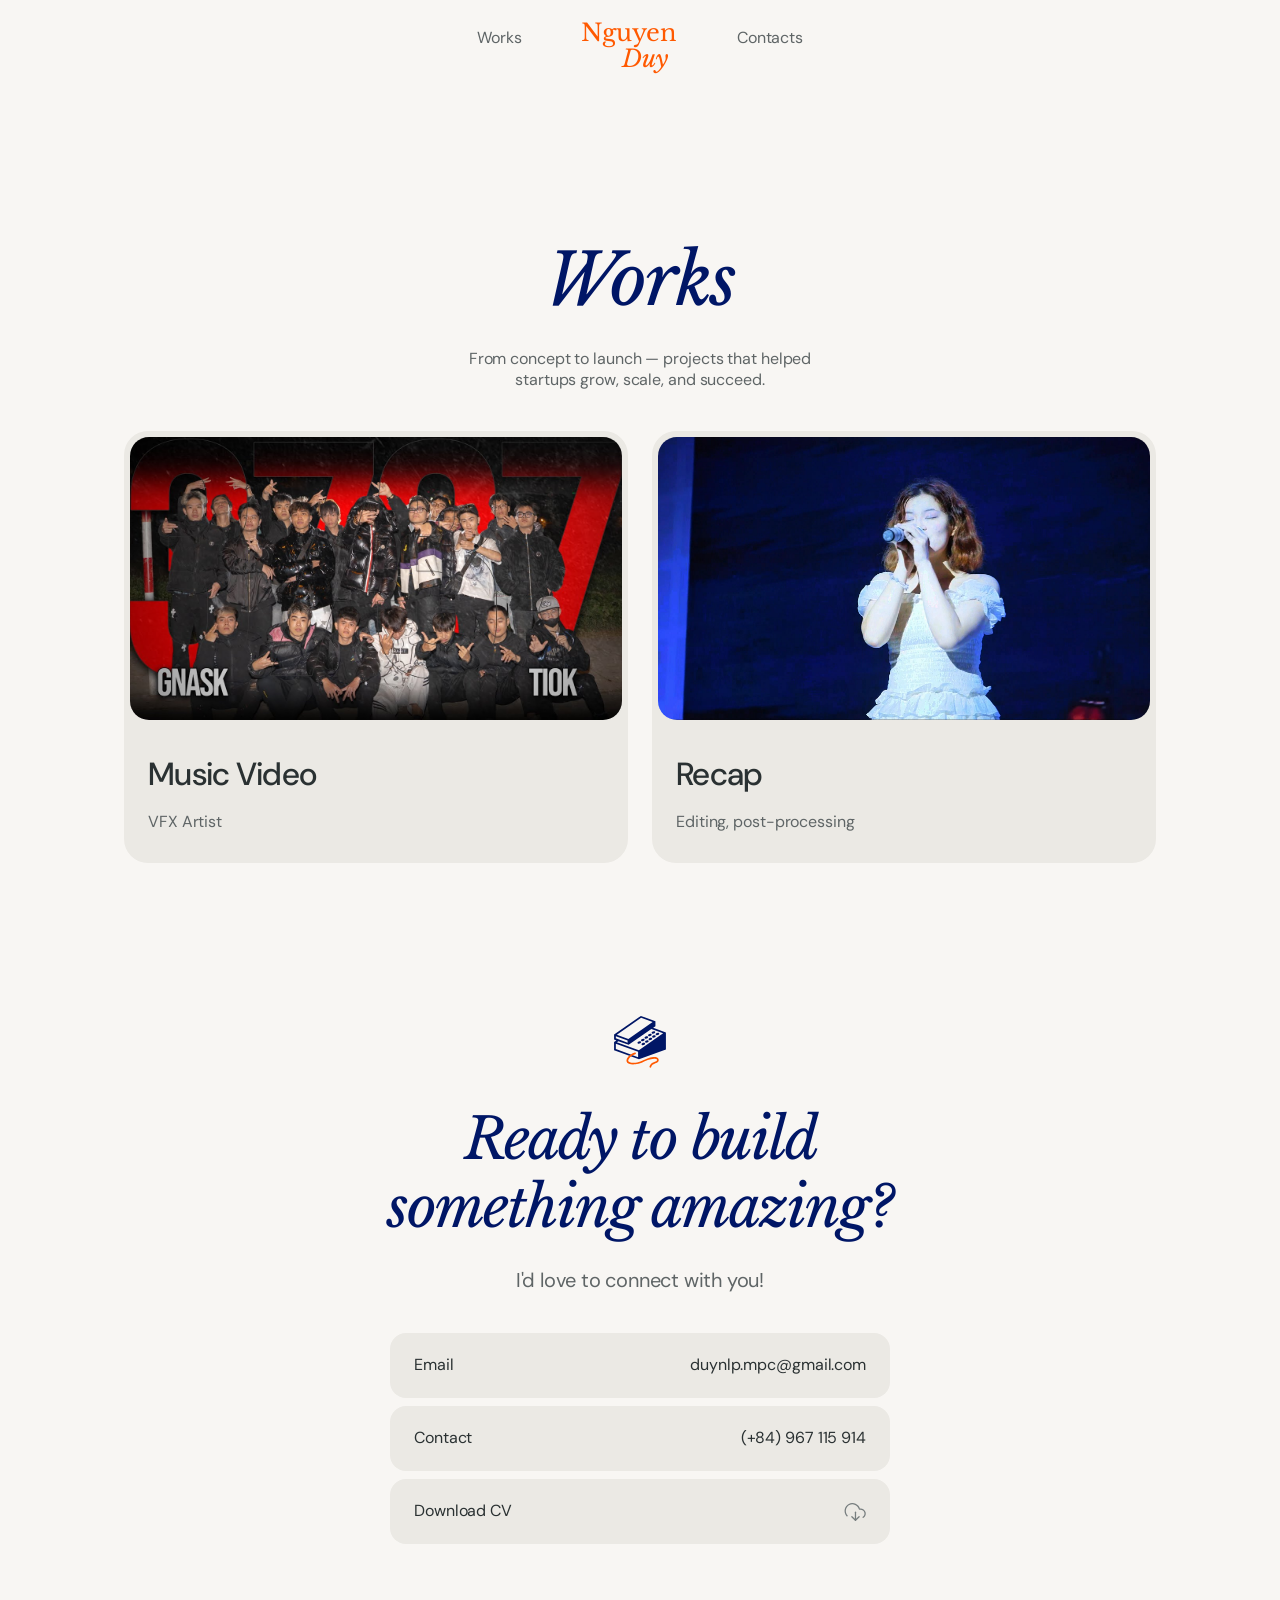
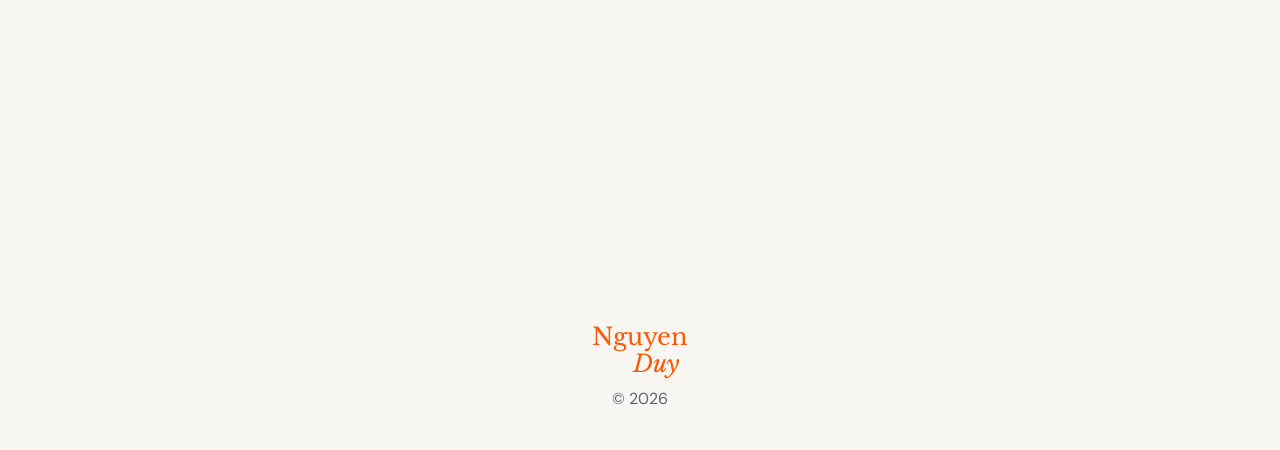
==== commit d1e91fa7: "Use real video thumbnails on work cards - thumb-musicvideo.jpg: YouTube maxres thumbnail (1280x720) " ====
--- a/works/index.html
+++ b/works/index.html
@@ -31,14 +31,14 @@
     <section class="works-grid longform">
       <div class="card-grid">
         <a class="work-card reveal" href="https://youtu.be/VajkRdNxu5w?si=tv6XZrsNG-hBMuq6" target="_blank" rel="noopener">
-          <div class="card-media"><img src="../assets/img/case-musicvideo-hero.jpg" alt="Smartphone displaying data analytics, colorful illustration background" loading="lazy"></div>
+          <div class="card-media"><img src="../assets/img/thumb-musicvideo.jpg" alt="Music Video — YouTube thumbnail" loading="lazy"></div>
           <div class="card-body">
             <h2>Music Video</h2>
             <p>VFX Artist</p>
           </div>
         </a>
         <a class="work-card reveal" href="https://www.facebook.com/share/v/1ETrkg5BkK/" target="_blank" rel="noopener">
-          <div class="card-media"><img src="../assets/img/case-launchpad-hero.png" alt="Laptop displaying data graphs and charts. Business analytics concept." loading="lazy"></div>
+          <div class="card-media"><img src="../assets/img/thumb-recap.jpg" alt="Recap — video thumbnail" loading="lazy"></div>
           <div class="card-body">
             <h2>Recap</h2>
             <p>Editing, post-processing</p>
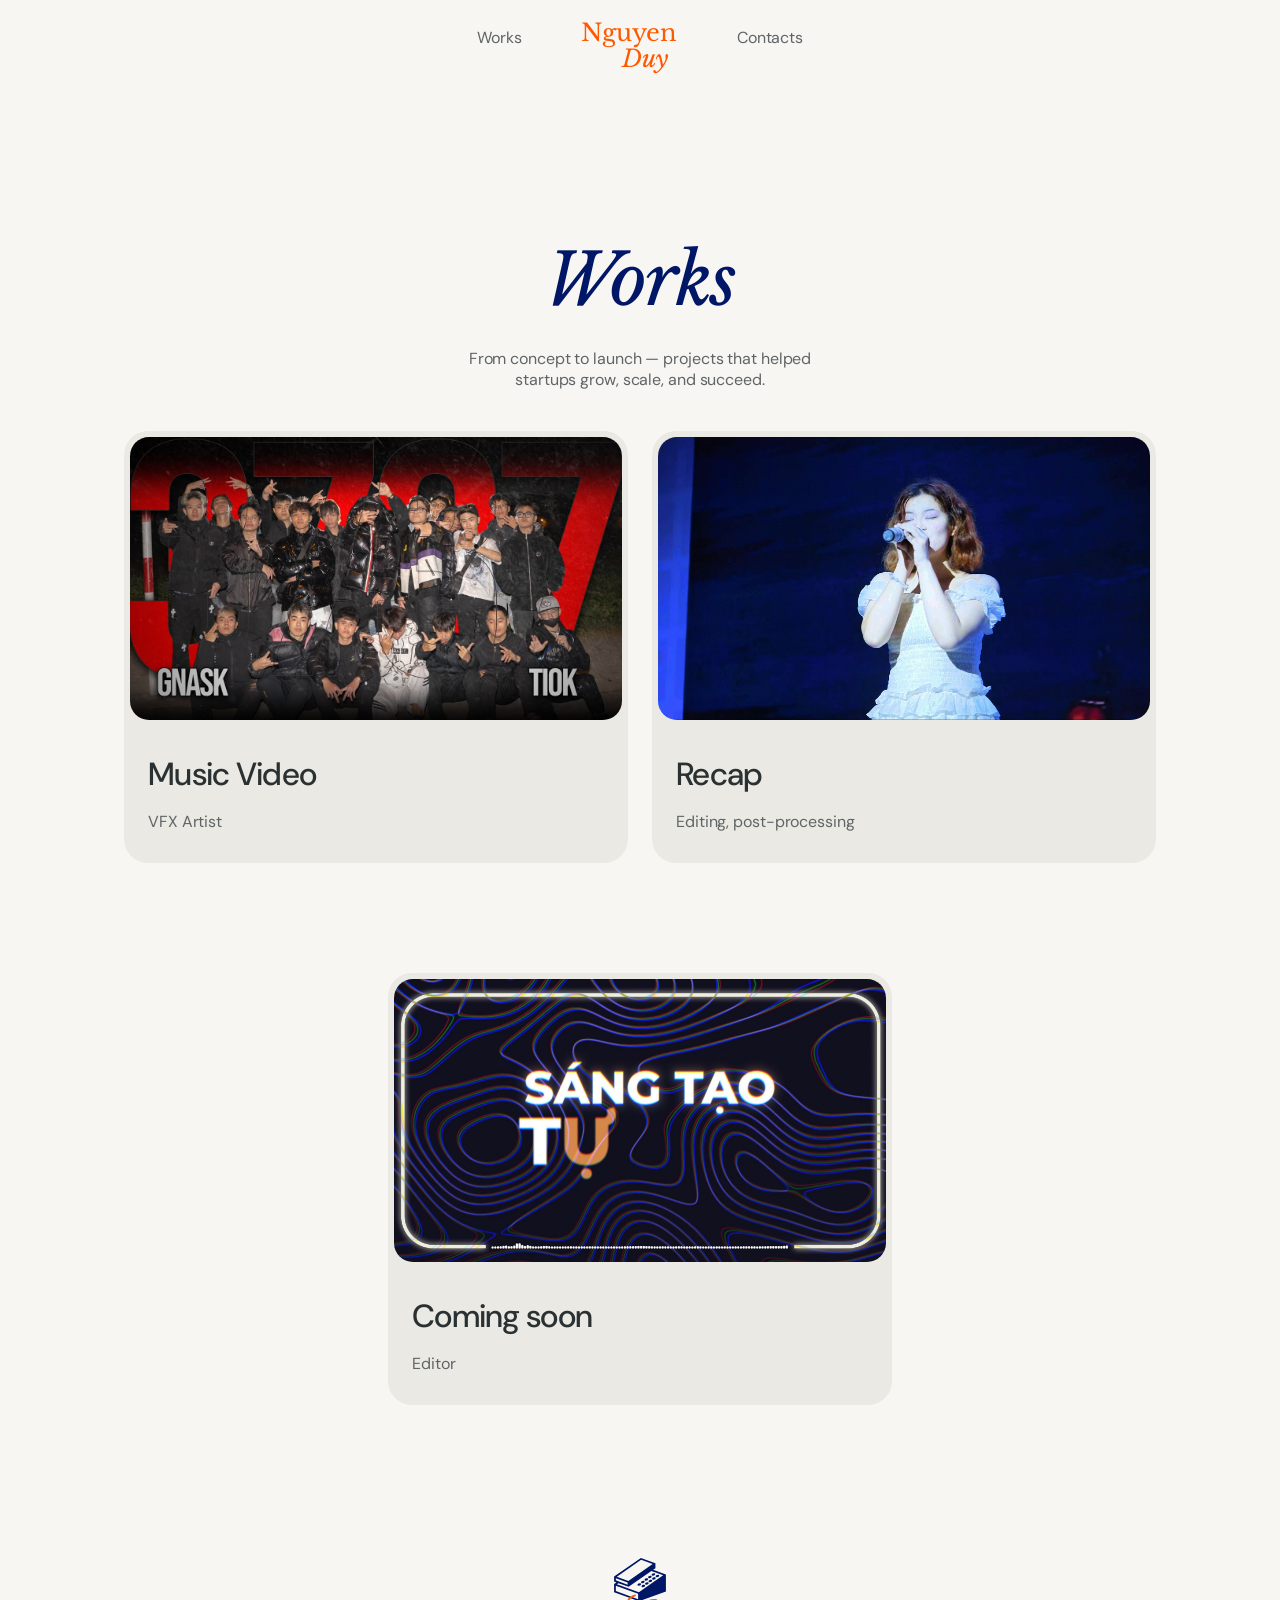
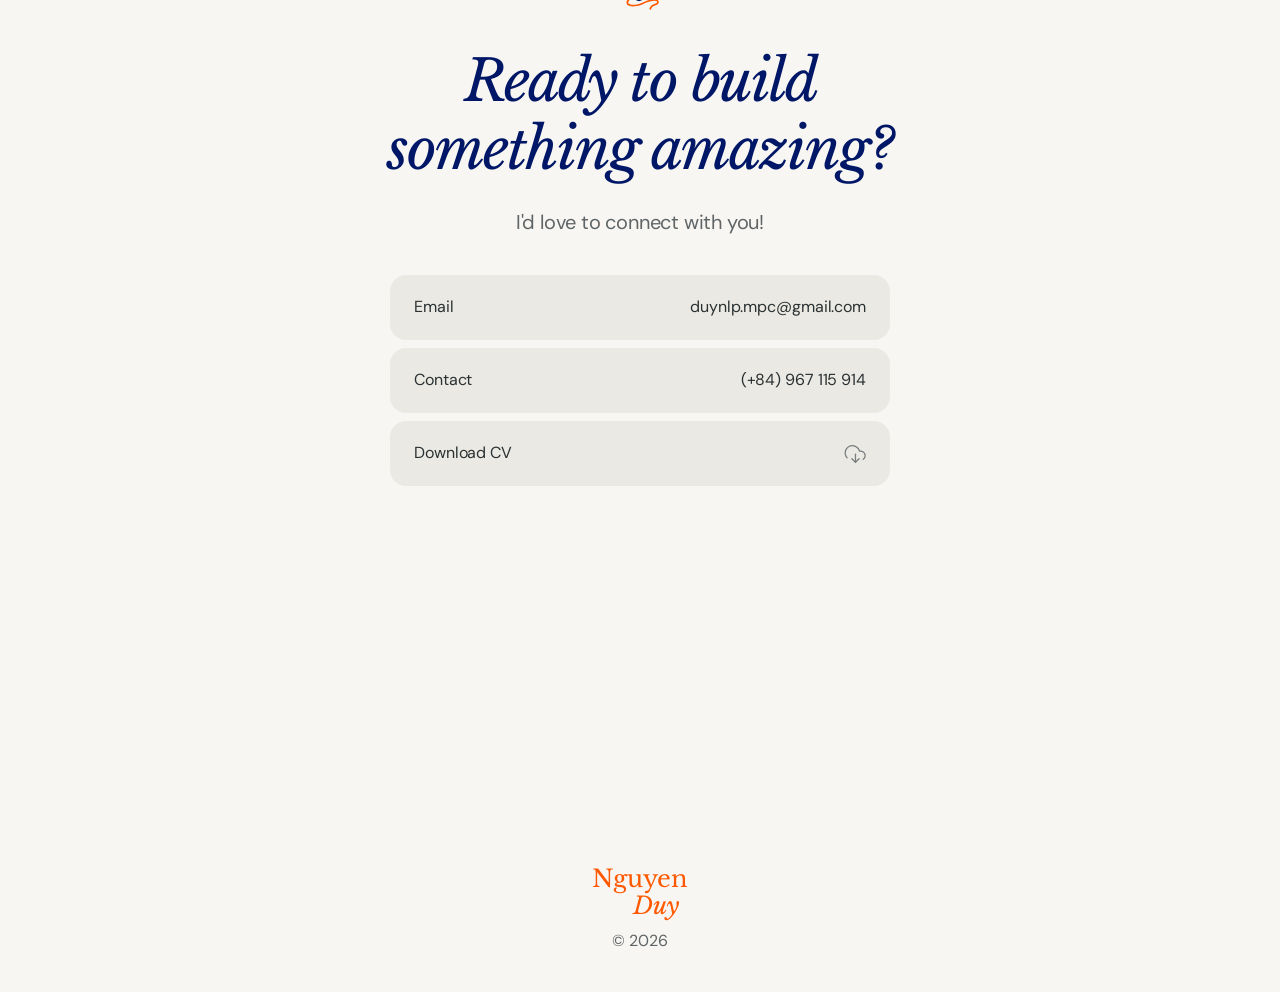
==== commit 1f613368: "Data-driven short-form reel + Coming soon card - assets/data/shortform.json: 8 real edits (3 Faceboo" ====
--- a/works/index.html
+++ b/works/index.html
@@ -44,6 +44,13 @@
             <p>Editing, post-processing</p>
           </div>
         </a>
+        <a class="work-card card-centered reveal" href="https://www.facebook.com/share/v/1FJeos1RKr/" target="_blank" rel="noopener">
+          <div class="card-media"><img src="../assets/img/thumb-comingsoon.jpg" alt="Coming soon — video thumbnail" loading="lazy"></div>
+          <div class="card-body">
+            <h2>Coming soon</h2>
+            <p>Editor</p>
+          </div>
+        </a>
       </div>
     </section>
 
--- a/assets/css/style.css
+++ b/assets/css/style.css
@@ -51,6 +51,8 @@
 a {
   color: inherit;
   text-decoration: none;
+  -webkit-tap-highlight-color: transparent;
+  touch-action: manipulation;
 }
 
 h1,
@@ -308,6 +310,7 @@
 .marquee {
   overflow: hidden;
   padding: 6px 0;
+  min-height: calc(min(118vw, 460px) + 12px);
 }
 
 .marquee-track {
@@ -917,6 +920,50 @@
   }
 }
 
+/* ==========================================================================
+   Touch devices — swipeable reel, tap-to-reveal overlays and captions
+   ========================================================================== */
+
+@media (hover: none) {
+  .marquee {
+    overflow-x: auto;
+    scrollbar-width: none;
+    -webkit-overflow-scrolling: touch;
+  }
+
+  .marquee::-webkit-scrollbar {
+    display: none;
+  }
+
+  .marquee-track {
+    animation: none;
+    transition: none;
+  }
+
+  .m-item.show .m-overlay {
+    opacity: 1;
+  }
+
+  .m-overlay .btn {
+    padding: 10px 18px;
+  }
+
+  .tilt.tap {
+    transform: rotate(0deg) scale(1.06);
+    z-index: 3;
+  }
+
+  .tilt.tap figcaption {
+    opacity: 1;
+    transform: translate(-50%, 0);
+  }
+
+  /* hover-dependent niceties off */
+  .btn:hover {
+    transform: none;
+  }
+}
+
 /* no-js and reduced motion: everything visible, nothing moves */
 @media (prefers-reduced-motion: reduce) {
   html {
@@ -940,6 +987,11 @@
     animation: none;
     transition: none;
   }
+
+  /* with the animation off, the reel becomes a manual scroller */
+  .marquee {
+    overflow-x: auto;
+  }
 }
 
 body:not(.js) .hero .arc-text,
@@ -1011,6 +1063,10 @@
 
   .shortform {
     padding-top: 8px;
+  }
+
+  .marquee {
+    min-height: calc(clamp(280px, 25.2vw, 363px) + 12px);
   }
 
   .marquee img,
